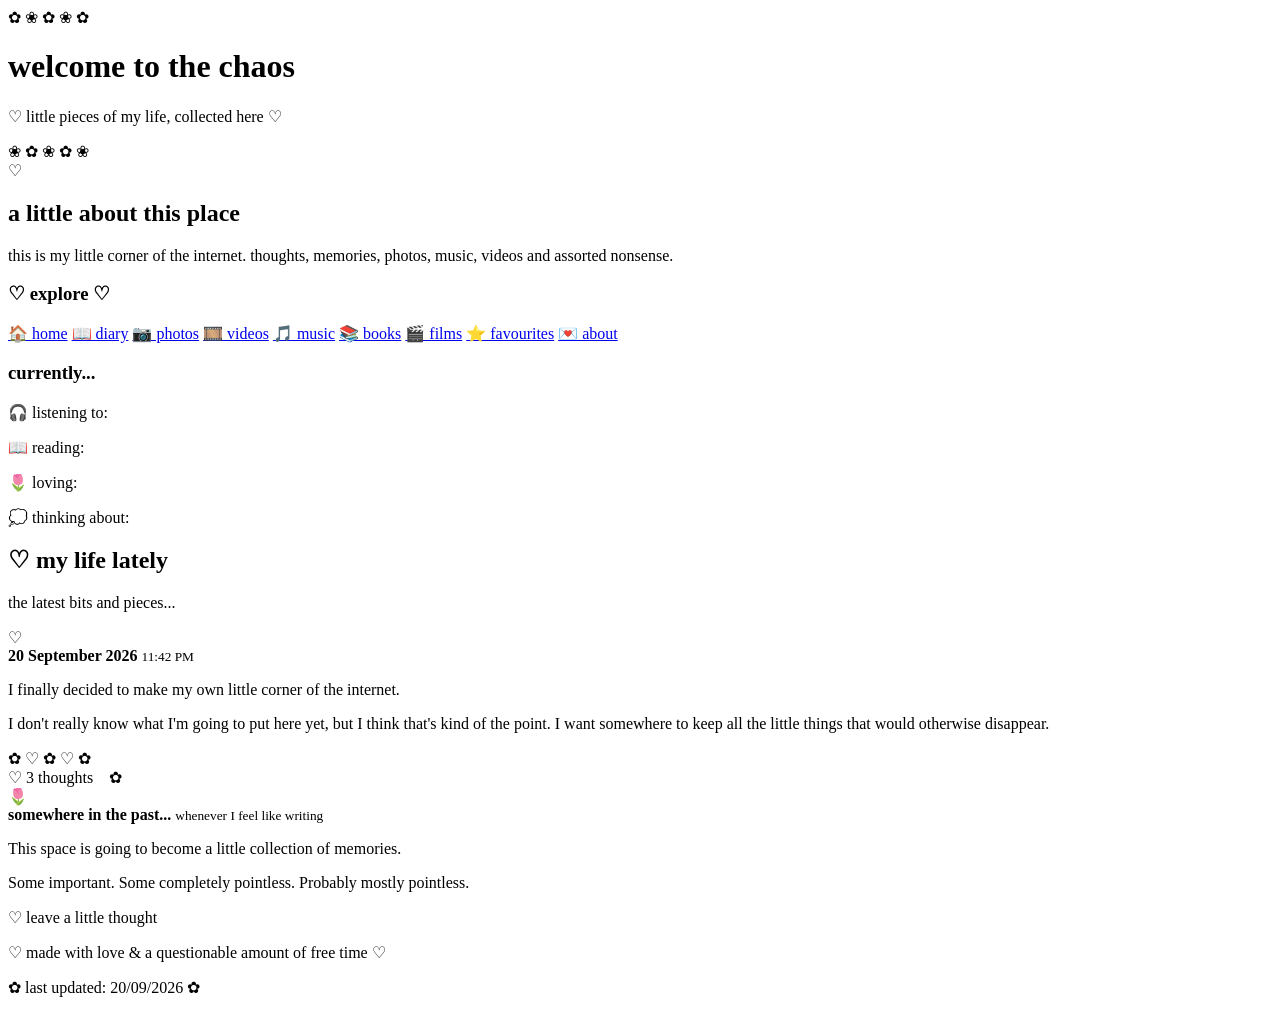
==== index.html @ 81e6ca74 "Update index.html" ====
<!DOCTYPE html>
<html lang="en">

<head>
    <meta charset="UTF-8">
    <meta name="viewport" content="width=device-width, initial-scale=1.0">

    <title>welcome to the chaos ♡</title>

    <link rel="stylesheet" href="style.css">
</head>

<body>

    <div class="page">

        <!-- HEADER -->

        <header class="header">

            <div class="flowers">✿ ❀ ✿ ❀ ✿</div>

            <h1>welcome to the chaos</h1>

            <p>♡ little pieces of my life, collected here ♡</p>

            <div class="flowers">❀ ✿ ❀ ✿ ❀</div>

        </header>


        <!-- MAIN LAYOUT -->

        <div class="layout">


            <!-- PROFILE / SIDEBAR -->

            <aside class="sidebar">

                <div class="profile-card">

                    <div class="profile-picture">
                        ♡
                    </div>

                    <h2>a little about this place</h2>

                    <p>
                        this is my little corner of the internet.
                        thoughts, memories, photos, music,
                        videos and assorted nonsense.
                    </p>

                </div>


                <div class="navigation">

                    <h3>♡ explore ♡</h3>

                    <a href="index.html">🏠 home</a>
                    <a href="diary.html">📖 diary</a>
                    <a href="photos.html">📷 photos</a>
                    <a href="videos.html">🎞️ videos</a>
                    <a href="music.html">🎵 music</a>
                    <a href="books.html">📚 books</a>
                    <a href="films.html">🎬 films</a>
                    <a href="favourites.html">⭐ favourites</a>
                    <a href="about.html">💌 about</a>

                </div>


                <div class="currently">

                    <h3>currently...</h3>

                    <p>🎧 listening to:</p>
                    <p>📖 reading:</p>
                    <p>🌷 loving:</p>
                    <p>💭 thinking about:</p>

                </div>

            </aside>


            <!-- POSTS -->

            <main class="feed">

                <div class="feed-title">

                    <h2>♡ my life lately</h2>

                    <p>the latest bits and pieces...</p>

                </div>


                <!-- POST -->

                <article class="post">

                    <div class="post-header">

                        <span>♡</span>

                        <div>
                            <strong>20 September 2026</strong>
                            <small>11:42 PM</small>
                        </div>

                    </div>


                    <p>
                        I finally decided to make my own little
                        corner of the internet.
                    </p>

                    <p>
                        I don't really know what I'm going to put
                        here yet, but I think that's kind of the
                        point. I want somewhere to keep all the
                        little things that would otherwise disappear.
                    </p>


                    <div class="post-decoration">
                        ✿ ♡ ✿ ♡ ✿
                    </div>


                    <div class="post-footer">
                        ♡ 3 thoughts &nbsp;&nbsp; ✿
                    </div>

                </article>


                <!-- SECOND POST -->

                <article class="post">

                    <div class="post-header">

                        <span>🌷</span>

                        <div>
                            <strong>somewhere in the past...</strong>
                            <small>whenever I feel like writing</small>
                        </div>

                    </div>


                    <p>
                        This space is going to become a little
                        collection of memories.
                    </p>

                    <p>
                        Some important. Some completely pointless.
                        Probably mostly pointless.
                    </p>


                    <div class="post-footer">
                        ♡ leave a little thought
                    </div>

                </article>


            </main>

        </div>


        <!-- FOOTER -->

        <footer>

            <p>♡ made with love & a questionable amount of free time ♡</p>

            <p>✿ last updated: 20/09/2026 ✿</p>

        </footer>

    </div>

</body>

</html>
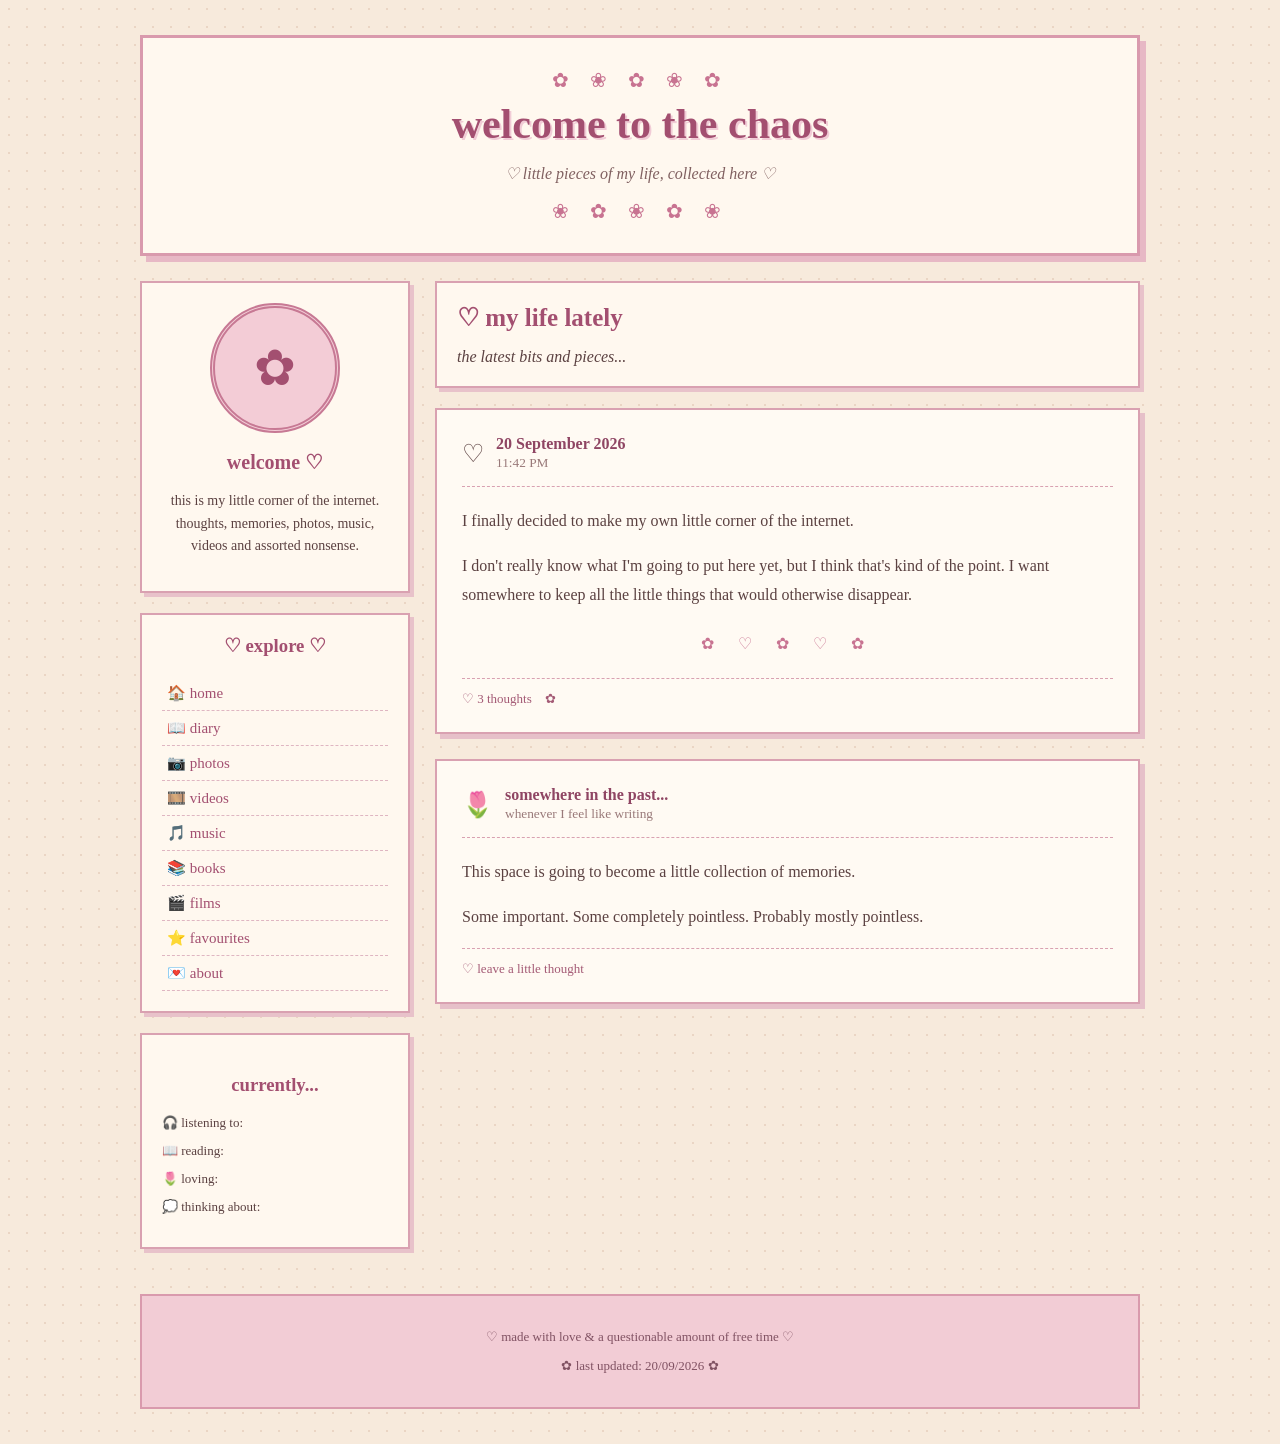
==== commit 24823e19: "Update index.html" ====
--- a/index.html
+++ b/index.html
@@ -40,11 +40,11 @@
 
                 <div class="profile-card">
 
-                    <div class="profile-picture">
-                        ♡
-                    </div>
+               <div class="profile-picture">
+    ✿
+</div>
 
-                    <h2>a little about this place</h2>
+<h2>welcome ♡</h2>
 
                     <p>
                         this is my little corner of the internet.
--- a/style.css
+++ b/style.css
@@ -0,0 +1,333 @@
+/* =========================
+   GENERAL
+   ========================= */
+
+* {
+    box-sizing: border-box;
+}
+
+body {
+    margin: 0;
+    background: #f7eadc;
+    color: #5b4141;
+    font-family: Georgia, "Times New Roman", serif;
+
+    /* Makes the page feel like old paper */
+    background-image:
+        radial-gradient(#ead5c4 1px, transparent 1px);
+    background-size: 18px 18px;
+}
+
+a {
+    color: #a34f70;
+    text-decoration: none;
+}
+
+a:hover {
+    color: #d36c92;
+    text-decoration: underline;
+}
+
+
+/* =========================
+   MAIN PAGE
+   ========================= */
+
+.page {
+    width: 1000px;
+    max-width: 94%;
+    margin: 35px auto;
+}
+
+
+/* =========================
+   HEADER
+   ========================= */
+
+.header {
+    background: #fff8ef;
+    border: 3px solid #d99aad;
+    padding: 30px;
+    text-align: center;
+
+    box-shadow:
+        6px 6px 0 #e7b8c5;
+
+    position: relative;
+}
+
+.header h1 {
+    margin: 8px 0;
+
+    color: #a34f70;
+
+    font-family: Georgia, serif;
+    font-size: 42px;
+
+    text-shadow: 2px 2px #f1ccd6;
+}
+
+.header p {
+    font-style: italic;
+    color: #806060;
+}
+
+.flowers {
+    color: #c87391;
+    font-size: 20px;
+    letter-spacing: 8px;
+}
+
+
+/* =========================
+   TWO COLUMN LAYOUT
+   ========================= */
+
+.layout {
+    display: grid;
+    grid-template-columns: 270px 1fr;
+    gap: 25px;
+
+    margin-top: 25px;
+}
+
+
+/* =========================
+   SIDEBAR
+   ========================= */
+
+.sidebar > div {
+    background: #fff8ef;
+
+    border: 2px solid #d9a1b1;
+
+    padding: 20px;
+
+    margin-bottom: 20px;
+
+    box-shadow: 4px 4px 0 #e8c2ca;
+}
+
+
+/* =========================
+   PROFILE
+   ========================= */
+
+.profile-card {
+    text-align: center;
+}
+
+.profile-picture {
+    width: 130px;
+    height: 130px;
+
+    margin: 0 auto 15px;
+
+    display: flex;
+    align-items: center;
+    justify-content: center;
+
+    border-radius: 50%;
+
+    background: #f3ccd6;
+
+    border: 5px double #c77994;
+
+    color: #a34f70;
+
+    font-size: 50px;
+}
+
+.profile-card h2 {
+    color: #a34f70;
+    font-size: 20px;
+}
+
+.profile-card p {
+    font-size: 14px;
+    line-height: 1.6;
+}
+
+
+/* =========================
+   NAVIGATION
+   ========================= */
+
+.navigation h3 {
+    text-align: center;
+
+    color: #a34f70;
+
+    margin-top: 0;
+}
+
+.navigation a {
+    display: block;
+
+    padding: 8px 5px;
+
+    border-bottom: 1px dashed #dfb6c2;
+
+    font-size: 15px;
+}
+
+.navigation a:hover {
+    background: #fde6ed;
+}
+
+
+/* =========================
+   CURRENTLY
+   ========================= */
+
+.currently h3 {
+    color: #a34f70;
+    text-align: center;
+}
+
+.currently p {
+    font-size: 13px;
+    margin: 12px 0;
+}
+
+
+/* =========================
+   FEED
+   ========================= */
+
+.feed-title {
+    background: #fff8ef;
+
+    border: 2px solid #d9a1b1;
+
+    padding: 20px;
+
+    margin-bottom: 20px;
+
+    box-shadow: 4px 4px 0 #e8c2ca;
+}
+
+.feed-title h2 {
+    margin: 0;
+
+    color: #a34f70;
+
+    font-size: 25px;
+}
+
+.feed-title p {
+    margin-bottom: 0;
+
+    font-style: italic;
+}
+
+
+/* =========================
+   POSTS
+   ========================= */
+
+.post {
+    background: #fffaf3;
+
+    border: 2px solid #d9a1b1;
+
+    padding: 25px;
+
+    margin-bottom: 25px;
+
+    box-shadow: 5px 5px 0 #e6c0c9;
+}
+
+.post-header {
+    display: flex;
+    align-items: center;
+
+    gap: 12px;
+
+    border-bottom: 1px dashed #d9a1b1;
+
+    padding-bottom: 15px;
+
+    margin-bottom: 20px;
+}
+
+.post-header > span {
+    font-size: 25px;
+}
+
+.post-header strong {
+    display: block;
+
+    color: #8f4563;
+}
+
+.post-header small {
+    color: #997979;
+}
+
+.post p {
+    line-height: 1.8;
+    font-size: 16px;
+}
+
+.post-decoration {
+    text-align: center;
+
+    color: #c87391;
+
+    margin: 25px 0;
+
+    letter-spacing: 10px;
+}
+
+.post-footer {
+    border-top: 1px dashed #d9a1b1;
+
+    padding-top: 12px;
+
+    color: #a45a75;
+
+    font-size: 13px;
+}
+
+
+/* =========================
+   FOOTER
+   ========================= */
+
+footer {
+    margin-top: 25px;
+
+    background: #f2ccd5;
+
+    border: 2px solid #d99aad;
+
+    padding: 20px;
+
+    text-align: center;
+
+    color: #815263;
+
+    font-size: 13px;
+}
+
+
+/* =========================
+   MOBILE
+   ========================= */
+
+@media (max-width: 700px) {
+
+    .layout {
+        grid-template-columns: 1fr;
+    }
+
+    .page {
+        max-width: 95%;
+    }
+
+    .header h1 {
+        font-size: 30px;
+    }
+
+}
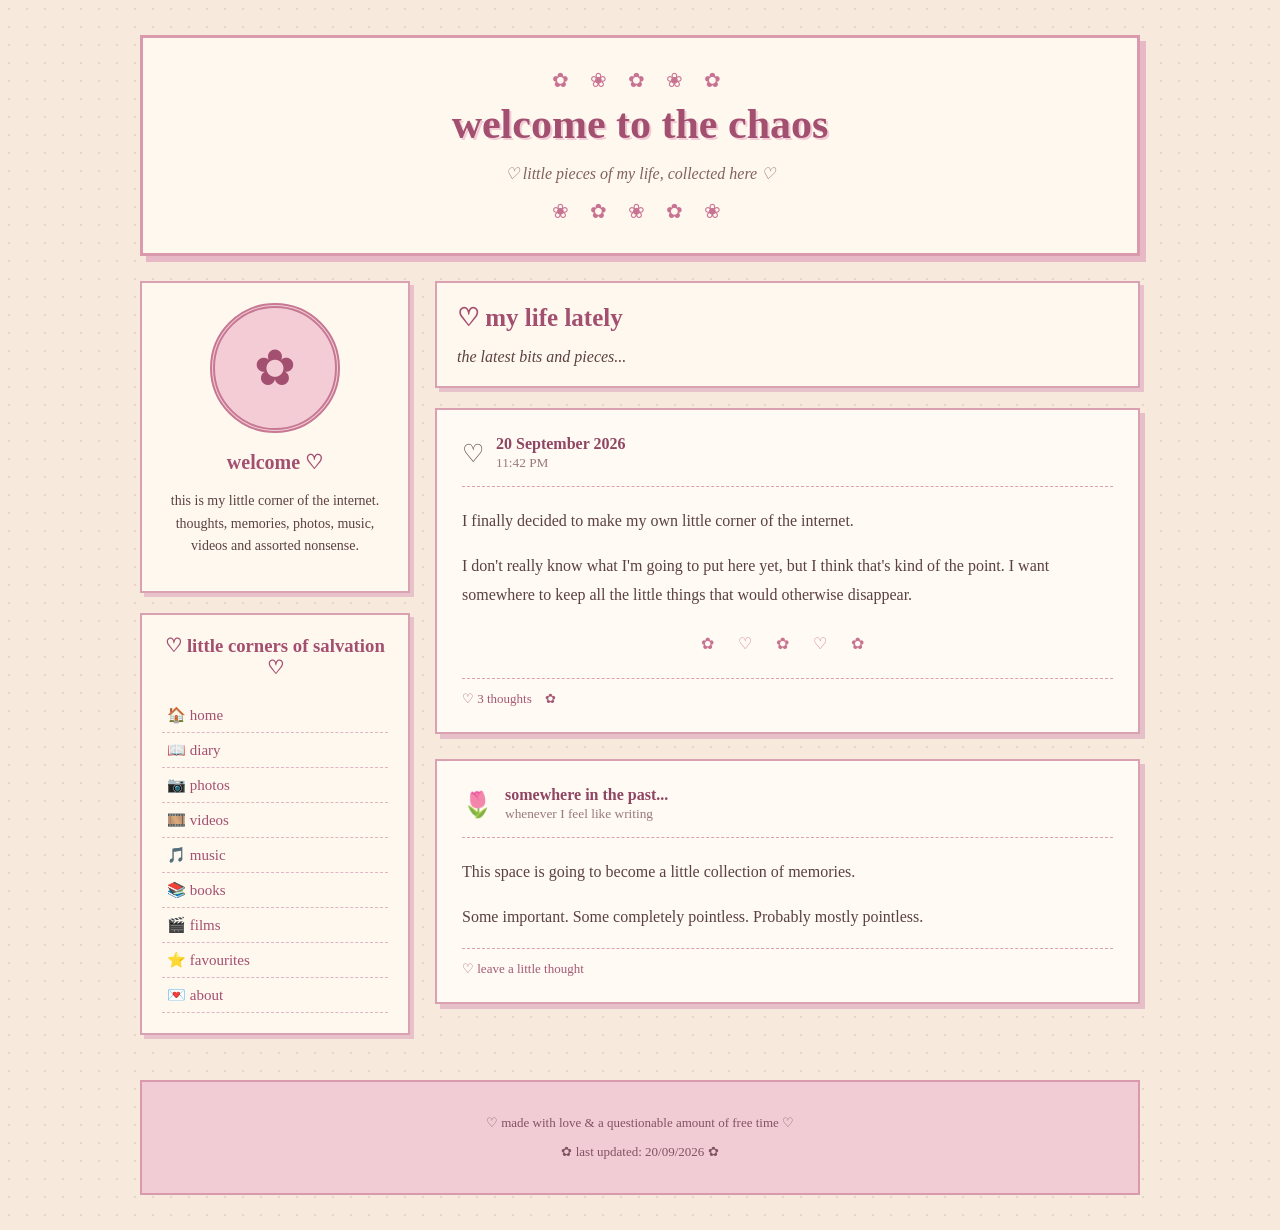
==== commit 47261ad1: "Update index.html" ====
--- a/index.html
+++ b/index.html
@@ -57,7 +57,7 @@
 
                 <div class="navigation">
 
-                    <h3>♡ explore ♡</h3>
+                    <h3>♡ little corners of salvation ♡</h3>
 
                     <a href="index.html">🏠 home</a>
                     <a href="diary.html">📖 diary</a>
@@ -72,16 +72,6 @@
                 </div>
 
 
-                <div class="currently">
-
-                    <h3>currently...</h3>
-
-                    <p>🎧 listening to:</p>
-                    <p>📖 reading:</p>
-                    <p>🌷 loving:</p>
-                    <p>💭 thinking about:</p>
-
-                </div>
 
             </aside>
 
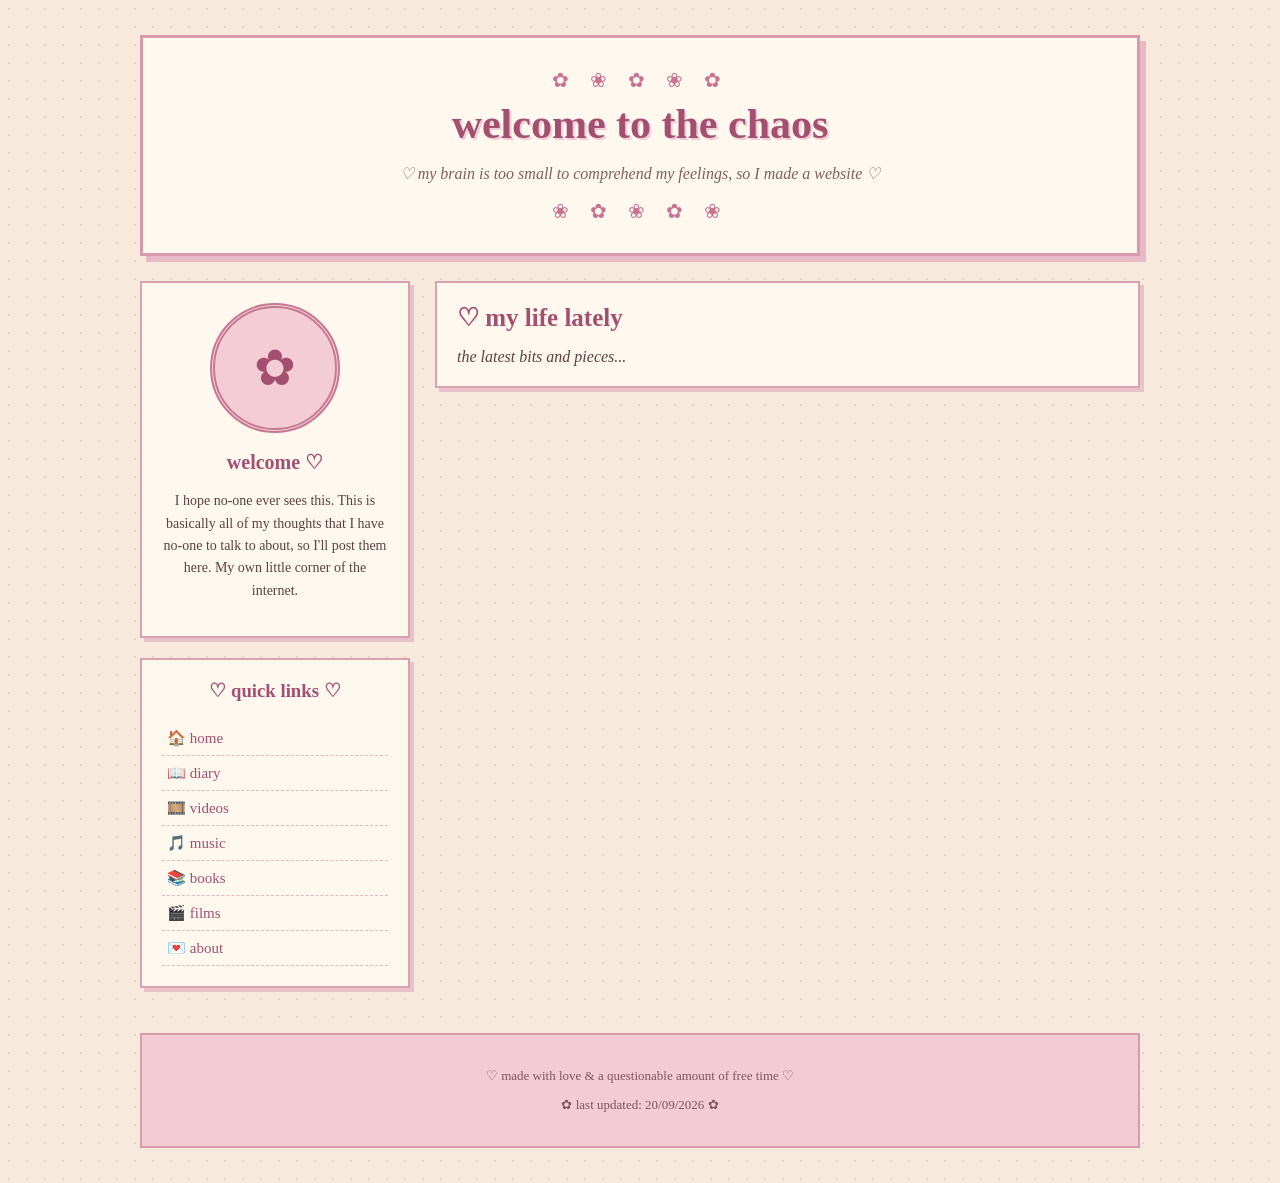
==== commit 1d27a1bf: "Update index.html" ====
--- a/index.html
+++ b/index.html
@@ -22,7 +22,8 @@
 
             <h1>welcome to the chaos</h1>
 
-            <p>♡ little pieces of my life, collected here ♡</p>
+            <p>♡ my brain is too small to comprehend my feelings, 
+                so I made a website ♡</p>
 
             <div class="flowers">❀ ✿ ❀ ✿ ❀</div>
 
@@ -47,9 +48,11 @@
 <h2>welcome ♡</h2>
 
                     <p>
-                        this is my little corner of the internet.
-                        thoughts, memories, photos, music,
-                        videos and assorted nonsense.
+                        I hope no-one ever sees this. This is 
+                        basically all of my thoughts that I have
+                        no-one to talk to about, so I'll post them
+                        here. My own little corner of the internet.
+        
                     </p>
 
                 </div>
@@ -57,16 +60,14 @@
 
                 <div class="navigation">
 
-                    <h3>♡ little corners of salvation ♡</h3>
+                    <h3>♡ quick links ♡</h3>
 
                     <a href="index.html">🏠 home</a>
                     <a href="diary.html">📖 diary</a>
-                    <a href="photos.html">📷 photos</a>
                     <a href="videos.html">🎞️ videos</a>
                     <a href="music.html">🎵 music</a>
                     <a href="books.html">📚 books</a>
                     <a href="films.html">🎬 films</a>
-                    <a href="favourites.html">⭐ favourites</a>
                     <a href="about.html">💌 about</a>
 
                 </div>
@@ -89,81 +90,12 @@
                 </div>
 
 
-                <!-- POST -->
+                <!-- POSTS HERE -->
 
-                <article class="post">
-
-                    <div class="post-header">
-
-                        <span>♡</span>
-
-                        <div>
-                            <strong>20 September 2026</strong>
-                            <small>11:42 PM</small>
-                        </div>
-
-                    </div>
+               
 
 
-                    <p>
-                        I finally decided to make my own little
-                        corner of the internet.
-                    </p>
-
-                    <p>
-                        I don't really know what I'm going to put
-                        here yet, but I think that's kind of the
-                        point. I want somewhere to keep all the
-                        little things that would otherwise disappear.
-                    </p>
-
-
-                    <div class="post-decoration">
-                        ✿ ♡ ✿ ♡ ✿
-                    </div>
-
-
-                    <div class="post-footer">
-                        ♡ 3 thoughts &nbsp;&nbsp; ✿
-                    </div>
-
-                </article>
-
-
-                <!-- SECOND POST -->
-
-                <article class="post">
-
-                    <div class="post-header">
-
-                        <span>🌷</span>
-
-                        <div>
-                            <strong>somewhere in the past...</strong>
-                            <small>whenever I feel like writing</small>
-                        </div>
-
-                    </div>
-
-
-                    <p>
-                        This space is going to become a little
-                        collection of memories.
-                    </p>
-
-                    <p>
-                        Some important. Some completely pointless.
-                        Probably mostly pointless.
-                    </p>
-
-
-                    <div class="post-footer">
-                        ♡ leave a little thought
-                    </div>
-
-                </article>
-
-
+              
             </main>
 
         </div>
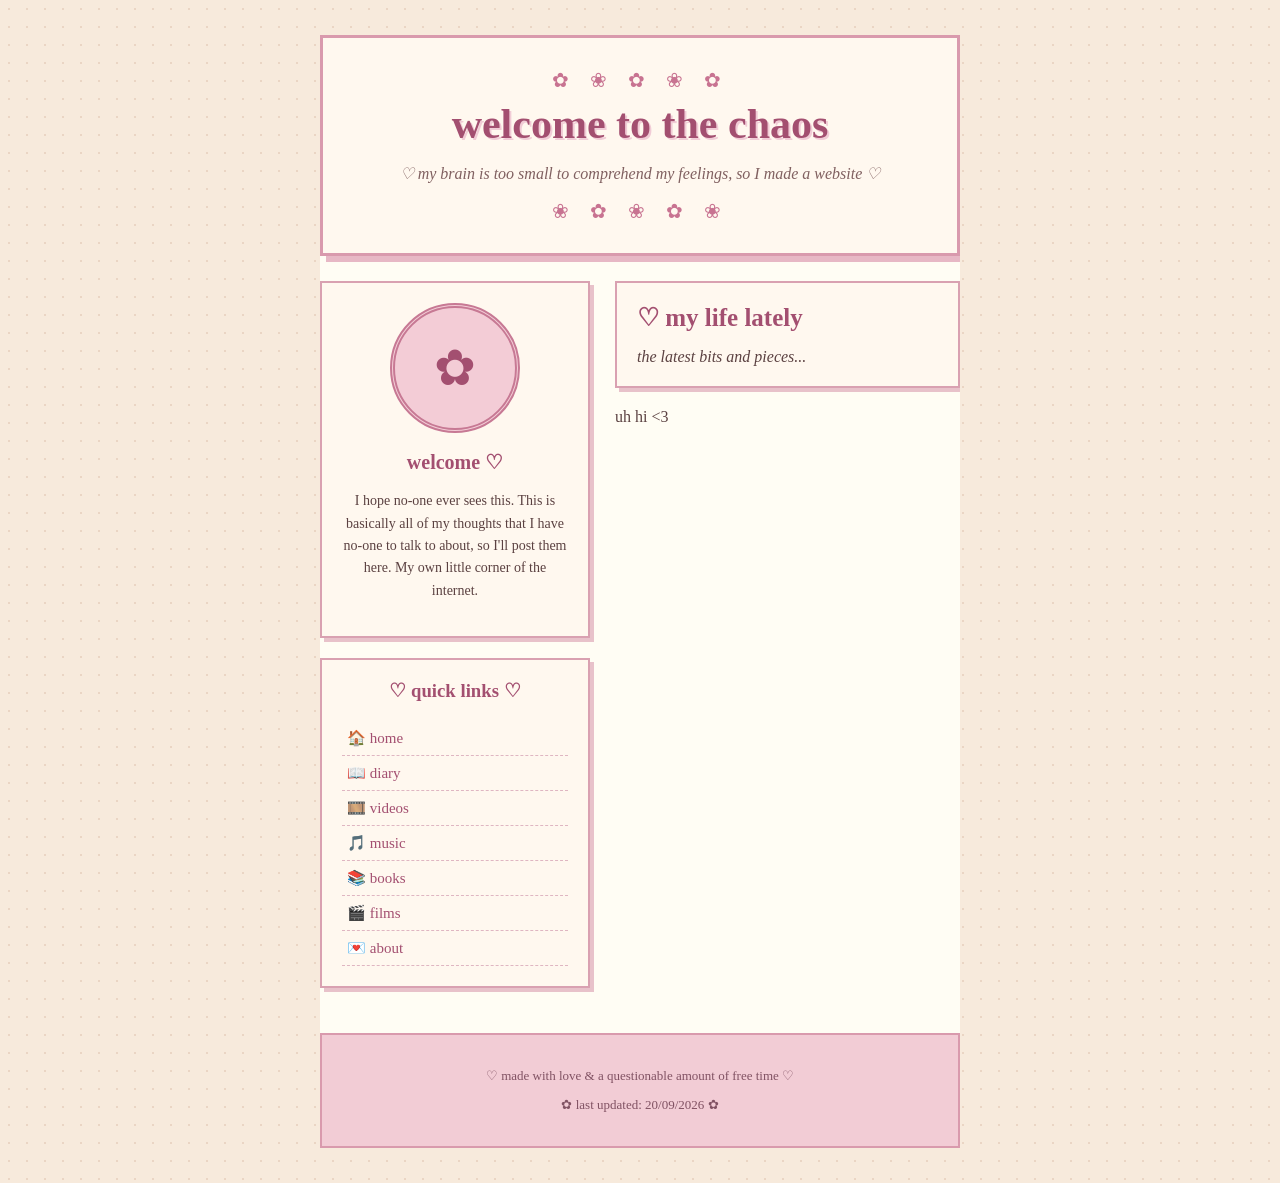
==== commit e0697e64: "Update index.html" ====
--- a/index.html
+++ b/index.html
@@ -90,7 +90,7 @@
                 </div>
 
 
-                <!-- POSTS HERE -->
+                uh hi <3
 
                
 
--- a/style.css
+++ b/style.css
@@ -329,5 +329,606 @@
     .header h1 {
         font-size: 30px;
     }
-
-}
+    }
+
+/* =========================
+   DIARY JOURNAL
+   ========================= */
+
+.diary-page {
+    width: 1100px;
+    max-width: 94%;
+    margin: 35px auto;
+    text-align: center;
+}
+
+.diary-heading {
+    margin-bottom: 25px;
+}
+
+.diary-heading h1 {
+    margin: 8px 0;
+
+    color: #a34f70;
+
+    font-family: Georgia, serif;
+    font-size: 42px;
+
+    text-shadow: 2px 2px #f1ccd6;
+}
+
+.diary-heading p {
+    color: #806060;
+    font-style: italic;
+}
+
+.diary-heading a {
+    color: #a34f70;
+}
+
+
+/* =========================
+   JOURNAL
+   ========================= */
+
+.journal {
+    width: 900px;
+    max-width: 100%;
+    margin: 0 auto;
+
+    perspective: 2500px;
+}
+
+.book-cover {
+    position: relative;
+
+    padding: 18px;
+
+    background: #c78391;
+
+    border-radius: 7px;
+
+    box-shadow:
+        0 12px 25px rgba(80, 45, 45, 0.25),
+        7px 8px 0 #e2b5be;
+}
+
+
+/* =========================
+   OPEN BOOK
+   ========================= */
+
+.book {
+    position: relative;
+
+    width: 100%;
+    height: 570px;
+
+    display: flex;
+
+    transform-style: preserve-3d;
+}
+
+
+/* =========================
+   PAGES
+   ========================= */
+
+.page {
+    position: relative;
+
+    width: 50%;
+    height: 100%;
+
+    overflow: hidden;
+
+    background: #fffdf4;
+}
+
+.paper {
+    position: absolute;
+
+    inset: 0;
+
+    background-color: #fffdf4;
+
+    background-image:
+        repeating-linear-gradient(
+            to bottom,
+            transparent 0px,
+            transparent 31px,
+            #cbd9e2 32px,
+            transparent 33px
+        );
+
+    box-shadow:
+        inset 0 0 25px rgba(110, 70, 60, 0.07);
+}
+
+
+/* Left page */
+
+.left-page {
+    border-radius: 5px 0 0 5px;
+
+    box-shadow:
+        inset -12px 0 20px rgba(90, 55, 50, 0.12);
+}
+
+
+/* Right page */
+
+.right-page {
+    border-radius: 0 5px 5px 0;
+
+    box-shadow:
+        inset 12px 0 20px rgba(90, 55, 50, 0.12);
+}
+
+
+/* =========================
+   PINK NOTEBOOK MARGIN
+   ========================= */
+
+.left-page .paper::before,
+.right-page .paper::before,
+.turning-page .paper::before {
+
+    content: "";
+
+    position: absolute;
+
+    top: 0;
+    bottom: 0;
+
+    width: 2px;
+
+    background: #e5a9b8;
+}
+
+.left-page .paper::before {
+    left: 55px;
+}
+
+.right-page .paper::before,
+.turning-page .paper::before {
+    left: 55px;
+}
+
+
+/* =========================
+   BOOK SPINE
+   ========================= */
+
+.book::after {
+
+    content: "";
+
+    position: absolute;
+
+    z-index: 20;
+
+    top: 0;
+    bottom: 0;
+
+    left: 50%;
+
+    width: 5px;
+
+    transform: translateX(-50%);
+
+    background:
+        linear-gradient(
+            to right,
+            #c29a91,
+            #f0d2c9,
+            #c29a91
+        );
+
+    box-shadow:
+        0 0 8px rgba(80, 40, 40, 0.25);
+
+    pointer-events: none;
+}
+
+
+/* =========================
+   PAGE NUMBERS
+   ========================= */
+
+.page-number {
+
+    position: absolute;
+
+    bottom: 20px;
+
+    color: #b78787;
+
+    font-family: Georgia, serif;
+
+    font-size: 13px;
+}
+
+.left-page .page-number {
+    left: 35px;
+}
+
+.right-page .page-number {
+    right: 35px;
+}
+
+.turning-page .page-number {
+    right: 35px;
+}
+
+
+/* =========================
+   TURNING PAGE
+   ========================= */
+
+.turning-page {
+
+    position: absolute;
+
+    z-index: 10;
+
+    top: 0;
+    right: 0;
+
+    width: 50%;
+    height: 100%;
+
+    transform-origin: left center;
+
+    transform-style: preserve-3d;
+
+    transition:
+        transform 1.2s cubic-bezier(0.4, 0, 0.2, 1);
+
+    cursor: pointer;
+}
+
+.turning-page .paper {
+
+    backface-visibility: hidden;
+
+    border-radius: 0 5px 5px 0;
+}
+
+.turning-page .front {
+
+    z-index: 2;
+
+    transform: rotateY(0deg);
+
+    box-shadow:
+        inset 12px 0 20px rgba(90, 55, 50, 0.12);
+}
+
+.turning-page .back {
+
+    transform: rotateY(180deg);
+
+    box-shadow:
+        inset -12px 0 20px rgba(90, 55, 50, 0.12);
+}
+
+.turning-page.flipped {
+
+    transform: rotateY(-180deg);
+}
+
+
+/* =========================
+   CLICK HINT
+   ========================= */
+
+.turn-hint {
+
+    margin-top: 22px;
+
+    color: #966576;
+
+    font-family: Georgia, serif;
+
+    font-size: 14px;
+
+    font-style: italic;
+}
+
+
+/* =========================
+   MOBILE
+   ========================= */
+
+@media (max-width: 700px) {
+
+    .journal {
+        width: 100%;
+    }
+
+    .book {
+        height: 480px;
+    }
+
+    .book-cover {
+        padding: 10px;
+    }
+
+    .diary-heading h1 {
+        font-size: 32px;
+    }
+
+    .left-page .paper::before,
+    .right-page .paper::before,
+    .turning-page .paper::before {
+        left: 30px;
+    }
+
+}
+
+   
+/* =========================
+   DIARY BOOK COVER
+   ========================= */
+
+.book-cover {
+    position: relative;
+
+    width: 920px;
+    max-width: 100%;
+
+    margin: 0 auto;
+
+    padding: 22px;
+
+    background: #b9687d;
+
+    border: 3px solid #934d63;
+
+    border-radius: 12px;
+
+    box-shadow:
+        8px 10px 0 #d9a9b4,
+        0 18px 35px rgba(70, 35, 40, 0.25);
+}
+
+
+/* Little decorative inner border */
+
+.book-cover::before {
+
+    content: "";
+
+    position: absolute;
+
+    inset: 9px;
+
+    border: 1px solid #e8b8c4;
+
+    border-radius: 7px;
+
+    pointer-events: none;
+}
+
+
+/* =========================
+   BOOK
+   ========================= */
+
+.book {
+
+    position: relative;
+
+    width: 100%;
+
+    height: 570px;
+
+    display: flex;
+
+    background: #ead3c7;
+
+    border-radius: 6px;
+
+    overflow: hidden;
+
+    box-shadow:
+        inset 0 0 25px rgba(80, 40, 40, 0.15);
+
+}
+
+
+/* =========================
+   CENTRE SPINE
+   ========================= */
+
+.book::after {
+
+    content: "";
+
+    position: absolute;
+
+    z-index: 50;
+
+    left: 50%;
+
+    top: 0;
+
+    width: 8px;
+
+    height: 100%;
+
+    transform: translateX(-50%);
+
+    background: linear-gradient(
+        to right,
+        #b89187,
+        #f1d8ce,
+        #b89187
+    );
+
+    box-shadow:
+        0 0 10px rgba(70, 40, 40, 0.3);
+
+    pointer-events: none;
+
+}
+
+
+/* =========================
+   PAPER
+   ========================= */
+
+.book .paper {
+
+    background-color: #fffdf4;
+
+    background-image:
+        repeating-linear-gradient(
+            to bottom,
+            transparent 0px,
+            transparent 31px,
+            #c9d8e2 32px,
+            transparent 33px
+        );
+
+}
+
+
+/* =========================
+   PAGE SHADOWS
+   ========================= */
+
+.left-page {
+
+    box-shadow:
+        inset -18px 0 25px rgba(90, 55, 50, 0.12);
+
+}
+
+
+.right-page {
+
+    box-shadow:
+        inset 18px 0 25px rgba(90, 55, 50, 0.12);
+
+}
+
+
+/* =========================
+   PAPER CORNERS
+   ========================= */
+
+.left-page .paper {
+
+    border-radius: 5px 0 0 5px;
+
+}
+
+
+.right-page .paper {
+
+    border-radius: 0 5px 5px 0;
+
+}
+
+/* =========================
+   DIARY STICKERS
+   ========================= */
+
+.sticker {
+    position: absolute;
+    z-index: 10;
+
+    font-size: 38px;
+
+    padding: 5px;
+
+    background: #fffaf3;
+
+    border: 2px solid #f0d4d8;
+
+    border-radius: 8px;
+
+    box-shadow:
+        2px 3px 5px rgba(80, 40, 50, 0.18);
+
+    line-height: 1;
+
+    transform: rotate(-8deg);
+}
+
+
+.sticker-left {
+    top: 18px;
+    left: 18px;
+}
+
+.sticker-right {
+    right: 18px;
+    bottom: 18px;
+
+    transform: rotate(8deg);
+}
+
+/* =========================
+   DIARY HANDWRITING
+   ========================= */
+
+.diary-entry {
+    position: absolute;
+
+    top: 38px;
+    left: 75px;
+    right: 30px;
+
+    text-align: left;
+
+    color: #654b55;
+
+    font-family: "Comic Sans MS", "Segoe Print", cursive;
+
+    font-size: 17px;
+
+    line-height: 32px;
+}
+
+.diary-entry .entry-date {
+    font-size: 13px;
+    color: #a56b80;
+
+    line-height: 32px;
+}
+
+.diary-entry h2 {
+    margin: 0;
+
+    color: #a34f70;
+
+    font-family: "Comic Sans MS", "Segoe Print", cursive;
+
+    font-size: 21px;
+
+    font-weight: normal;
+
+    line-height: 32px;
+}
+
+.diary-entry p {
+    margin: 0;
+
+    font-size: 17px;
+
+    line-height: 32px;
+
+    white-space: pre-line;
+}
+
+.diary-entry .entry-signature {
+    margin-top: 10px;
+
+    color: #a34f70;
+
+    font-size: 17px;
+}
+
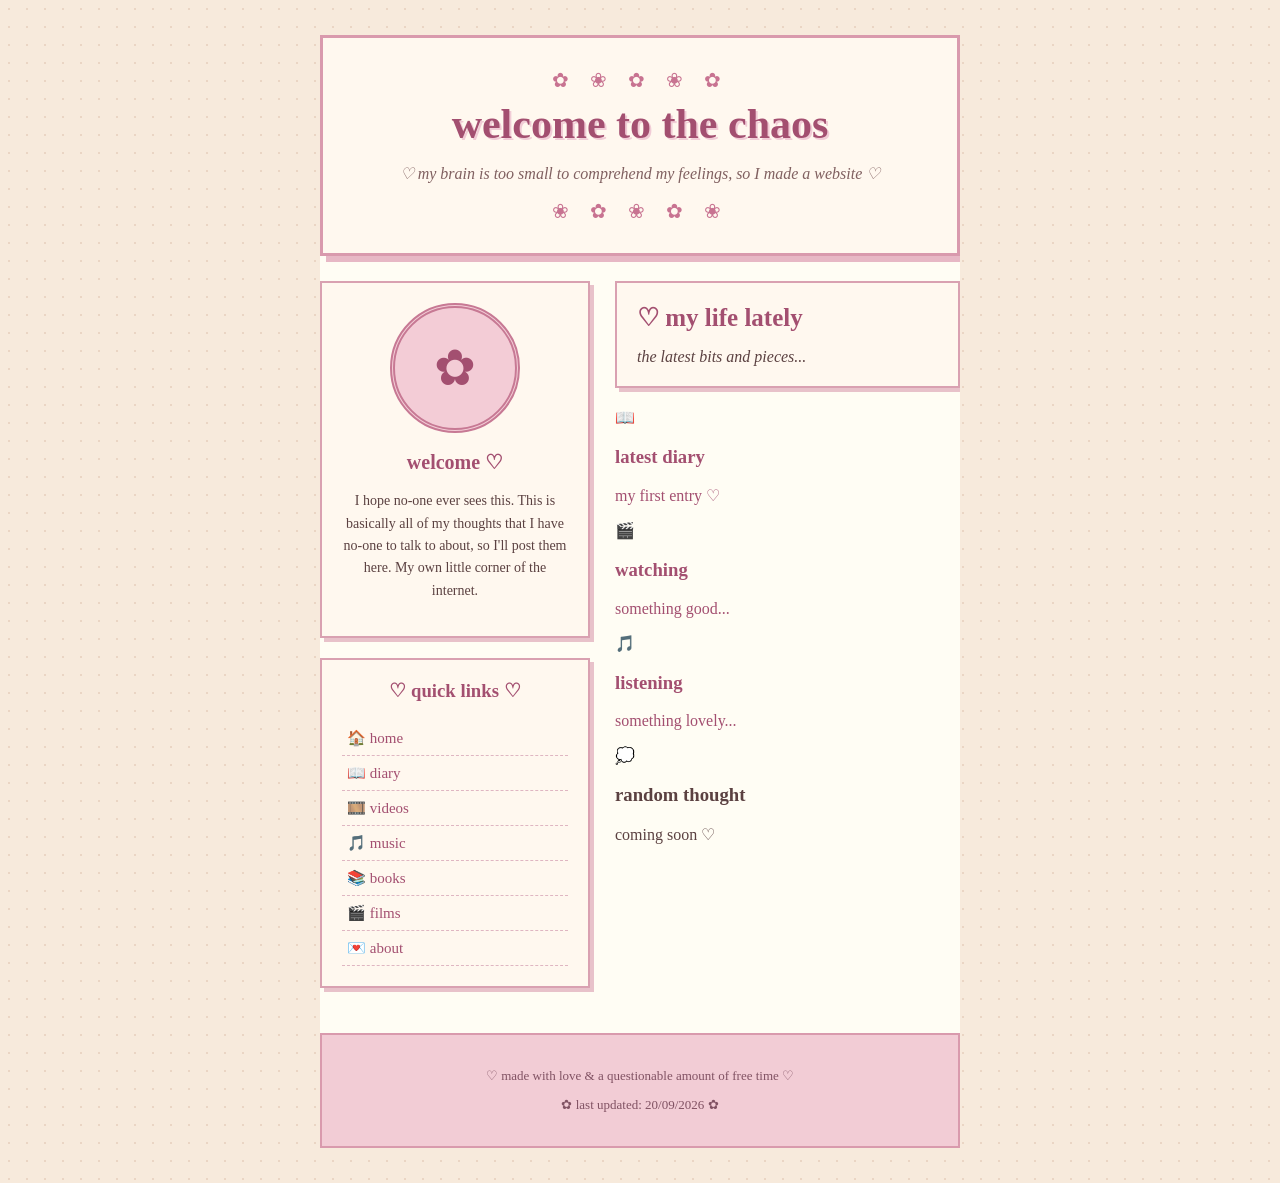
==== commit 5b1cd59f: "Update index.html" ====
--- a/index.html
+++ b/index.html
@@ -88,14 +88,42 @@
                     <p>the latest bits and pieces...</p>
 
                 </div>
+<div class="life-lately">
 
+    <a href="diary.html" class="life-card">
+        <span class="life-icon">📖</span>
+        <div>
+            <h3>latest diary</h3>
+            <p>my first entry ♡</p>
+        </div>
+    </a>
 
-                uh hi <3
+    <a href="films.html" class="life-card">
+        <span class="life-icon">🎬</span>
+        <div>
+            <h3>watching</h3>
+            <p>something good...</p>
+        </div>
+    </a>
 
-               
+    <a href="music.html" class="life-card">
+        <span class="life-icon">🎵</span>
+        <div>
+            <h3>listening</h3>
+            <p>something lovely...</p>
+        </div>
+    </a>
 
+    <div class="life-card">
+        <span class="life-icon">💭</span>
+        <div>
+            <h3>random thought</h3>
+            <p>coming soon ♡</p>
+        </div>
+    </div>
 
-              
+</div>
+
             </main>
 
         </div>
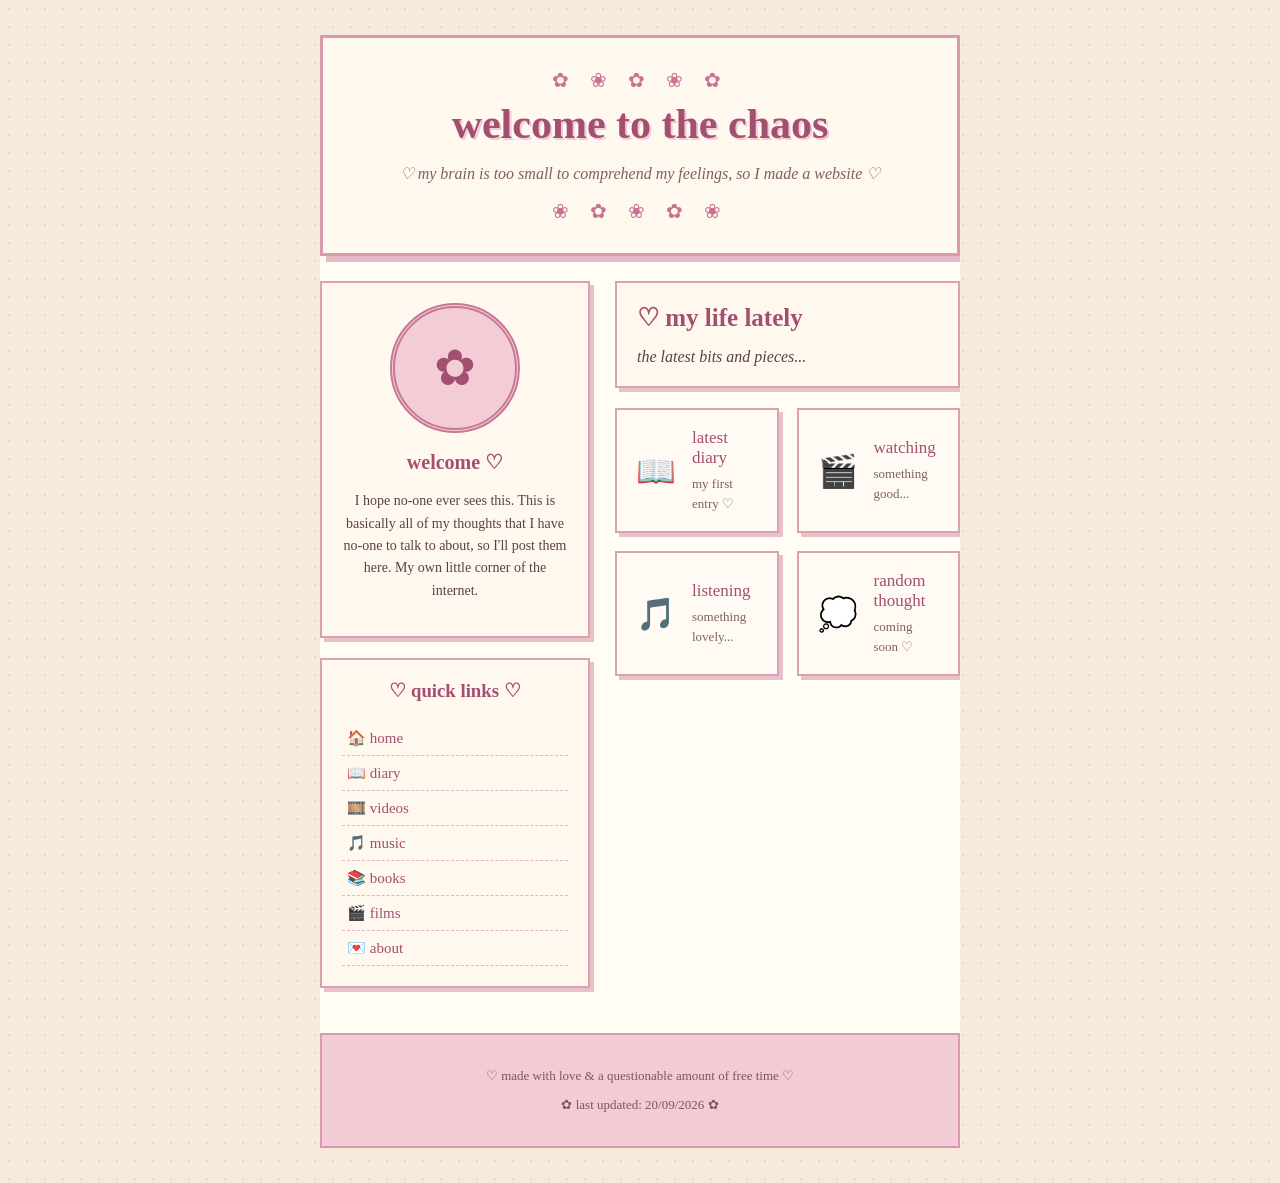
==== commit 15a7ec84: "Update index.html" ====
--- a/index.html
+++ b/index.html
@@ -22,8 +22,10 @@
 
             <h1>welcome to the chaos</h1>
 
-            <p>♡ my brain is too small to comprehend my feelings, 
-                so I made a website ♡</p>
+            <p>
+                ♡ my brain is too small to comprehend my feelings,
+                so I made a website ♡
+            </p>
 
             <div class="flowers">❀ ✿ ❀ ✿ ❀</div>
 
@@ -41,22 +43,23 @@
 
                 <div class="profile-card">
 
-               <div class="profile-picture">
-    ✿
-</div>
+                    <div class="profile-picture">
+                        ✿
+                    </div>
 
-<h2>welcome ♡</h2>
+                    <h2>welcome ♡</h2>
 
                     <p>
-                        I hope no-one ever sees this. This is 
+                        I hope no-one ever sees this. This is
                         basically all of my thoughts that I have
                         no-one to talk to about, so I'll post them
                         here. My own little corner of the internet.
-        
                     </p>
 
                 </div>
 
+
+                <!-- NAVIGATION -->
 
                 <div class="navigation">
 
@@ -72,12 +75,10 @@
 
                 </div>
 
-
-
             </aside>
 
 
-            <!-- POSTS -->
+            <!-- MAIN CONTENT -->
 
             <main class="feed">
 
@@ -88,41 +89,82 @@
                     <p>the latest bits and pieces...</p>
 
                 </div>
-<div class="life-lately">
 
-    <a href="diary.html" class="life-card">
-        <span class="life-icon">📖</span>
-        <div>
-            <h3>latest diary</h3>
-            <p>my first entry ♡</p>
-        </div>
-    </a>
 
-    <a href="films.html" class="life-card">
-        <span class="life-icon">🎬</span>
-        <div>
-            <h3>watching</h3>
-            <p>something good...</p>
-        </div>
-    </a>
+                <!-- LIFE LATELY BOXES -->
 
-    <a href="music.html" class="life-card">
-        <span class="life-icon">🎵</span>
-        <div>
-            <h3>listening</h3>
-            <p>something lovely...</p>
-        </div>
-    </a>
+                <div class="life-lately">
 
-    <div class="life-card">
-        <span class="life-icon">💭</span>
-        <div>
-            <h3>random thought</h3>
-            <p>coming soon ♡</p>
-        </div>
-    </div>
 
-</div>
+                    <!-- DIARY -->
+
+                    <a href="diary.html" class="life-card">
+
+                        <span class="life-icon">📖</span>
+
+                        <div>
+
+                            <h3>latest diary</h3>
+
+                            <p>my first entry ♡</p>
+
+                        </div>
+
+                    </a>
+
+
+                    <!-- FILMS -->
+
+                    <a href="films.html" class="life-card">
+
+                        <span class="life-icon">🎬</span>
+
+                        <div>
+
+                            <h3>watching</h3>
+
+                            <p>something good...</p>
+
+                        </div>
+
+                    </a>
+
+
+                    <!-- MUSIC -->
+
+                    <a href="music.html" class="life-card">
+
+                        <span class="life-icon">🎵</span>
+
+                        <div>
+
+                            <h3>listening</h3>
+
+                            <p>something lovely...</p>
+
+                        </div>
+
+                    </a>
+
+
+                    <!-- RANDOM THOUGHT -->
+
+                    <div class="life-card">
+
+                        <span class="life-icon">💭</span>
+
+                        <div>
+
+                            <h3>random thought</h3>
+
+                            <p>coming soon ♡</p>
+
+                        </div>
+
+                    </div>
+
+
+                </div>
 
             </main>
 
@@ -133,9 +175,13 @@
 
         <footer>
 
-            <p>♡ made with love & a questionable amount of free time ♡</p>
+            <p>
+                ♡ made with love & a questionable amount of free time ♡
+            </p>
 
-            <p>✿ last updated: 20/09/2026 ✿</p>
+            <p>
+                ✿ last updated: 20/09/2026 ✿
+            </p>
 
         </footer>
 
--- a/style.css
+++ b/style.css
@@ -12,7 +12,6 @@
     color: #5b4141;
     font-family: Georgia, "Times New Roman", serif;
 
-    /* Makes the page feel like old paper */
     background-image:
         radial-gradient(#ead5c4 1px, transparent 1px);
     background-size: 18px 18px;
@@ -34,7 +33,7 @@
    ========================= */
 
 .page {
-    width: 1000px;
+    width: 1100px;
     max-width: 94%;
     margin: 35px auto;
 }
@@ -329,7 +328,8 @@
     .header h1 {
         font-size: 30px;
     }
-    }
+}
+
 
 /* =========================
    DIARY JOURNAL
@@ -379,20 +379,6 @@
     perspective: 2500px;
 }
 
-.book-cover {
-    position: relative;
-
-    padding: 18px;
-
-    background: #c78391;
-
-    border-radius: 7px;
-
-    box-shadow:
-        0 12px 25px rgba(80, 45, 45, 0.25),
-        7px 8px 0 #e2b5be;
-}
-
 
 /* =========================
    OPEN BOOK
@@ -402,9 +388,18 @@
     position: relative;
 
     width: 100%;
-    height: 570px;
+    height: 620px;
 
     display: flex;
+
+    background: #ead3c7;
+
+    border-radius: 6px;
+
+    overflow: hidden;
+
+    box-shadow:
+        inset 0 0 25px rgba(80, 40, 40, 0.15);
 
     transform-style: preserve-3d;
 }
@@ -432,37 +427,32 @@
 
     background-color: #fffdf4;
 
-    background-image:
-        repeating-linear-gradient(
-            to bottom,
-            transparent 0px,
-            transparent 31px,
-            #cbd9e2 32px,
-            transparent 33px
-        );
-
     box-shadow:
         inset 0 0 25px rgba(110, 70, 60, 0.07);
 }
 
 
-/* Left page */
+/* =========================
+   LEFT PAGE
+   ========================= */
 
 .left-page {
     border-radius: 5px 0 0 5px;
 
     box-shadow:
-        inset -12px 0 20px rgba(90, 55, 50, 0.12);
-}
-
-
-/* Right page */
+        inset -18px 0 25px rgba(90, 55, 50, 0.12);
+}
+
+
+/* =========================
+   RIGHT PAGE
+   ========================= */
 
 .right-page {
     border-radius: 0 5px 5px 0;
 
     box-shadow:
-        inset 12px 0 20px rgba(90, 55, 50, 0.12);
+        inset 18px 0 25px rgba(90, 55, 50, 0.12);
 }
 
 
@@ -481,265 +471,16 @@
     top: 0;
     bottom: 0;
 
+    left: 55px;
+
     width: 2px;
 
     background: #e5a9b8;
 }
 
-.left-page .paper::before {
-    left: 55px;
-}
-
-.right-page .paper::before,
-.turning-page .paper::before {
-    left: 55px;
-}
-
 
 /* =========================
    BOOK SPINE
-   ========================= */
-
-.book::after {
-
-    content: "";
-
-    position: absolute;
-
-    z-index: 20;
-
-    top: 0;
-    bottom: 0;
-
-    left: 50%;
-
-    width: 5px;
-
-    transform: translateX(-50%);
-
-    background:
-        linear-gradient(
-            to right,
-            #c29a91,
-            #f0d2c9,
-            #c29a91
-        );
-
-    box-shadow:
-        0 0 8px rgba(80, 40, 40, 0.25);
-
-    pointer-events: none;
-}
-
-
-/* =========================
-   PAGE NUMBERS
-   ========================= */
-
-.page-number {
-
-    position: absolute;
-
-    bottom: 20px;
-
-    color: #b78787;
-
-    font-family: Georgia, serif;
-
-    font-size: 13px;
-}
-
-.left-page .page-number {
-    left: 35px;
-}
-
-.right-page .page-number {
-    right: 35px;
-}
-
-.turning-page .page-number {
-    right: 35px;
-}
-
-
-/* =========================
-   TURNING PAGE
-   ========================= */
-
-.turning-page {
-
-    position: absolute;
-
-    z-index: 10;
-
-    top: 0;
-    right: 0;
-
-    width: 50%;
-    height: 100%;
-
-    transform-origin: left center;
-
-    transform-style: preserve-3d;
-
-    transition:
-        transform 1.2s cubic-bezier(0.4, 0, 0.2, 1);
-
-    cursor: pointer;
-}
-
-.turning-page .paper {
-
-    backface-visibility: hidden;
-
-    border-radius: 0 5px 5px 0;
-}
-
-.turning-page .front {
-
-    z-index: 2;
-
-    transform: rotateY(0deg);
-
-    box-shadow:
-        inset 12px 0 20px rgba(90, 55, 50, 0.12);
-}
-
-.turning-page .back {
-
-    transform: rotateY(180deg);
-
-    box-shadow:
-        inset -12px 0 20px rgba(90, 55, 50, 0.12);
-}
-
-.turning-page.flipped {
-
-    transform: rotateY(-180deg);
-}
-
-
-/* =========================
-   CLICK HINT
-   ========================= */
-
-.turn-hint {
-
-    margin-top: 22px;
-
-    color: #966576;
-
-    font-family: Georgia, serif;
-
-    font-size: 14px;
-
-    font-style: italic;
-}
-
-
-/* =========================
-   MOBILE
-   ========================= */
-
-@media (max-width: 700px) {
-
-    .journal {
-        width: 100%;
-    }
-
-    .book {
-        height: 480px;
-    }
-
-    .book-cover {
-        padding: 10px;
-    }
-
-    .diary-heading h1 {
-        font-size: 32px;
-    }
-
-    .left-page .paper::before,
-    .right-page .paper::before,
-    .turning-page .paper::before {
-        left: 30px;
-    }
-
-}
-
-   
-/* =========================
-   DIARY BOOK COVER
-   ========================= */
-
-.book-cover {
-    position: relative;
-
-    width: 920px;
-    max-width: 100%;
-
-    margin: 0 auto;
-
-    padding: 22px;
-
-    background: #b9687d;
-
-    border: 3px solid #934d63;
-
-    border-radius: 12px;
-
-    box-shadow:
-        8px 10px 0 #d9a9b4,
-        0 18px 35px rgba(70, 35, 40, 0.25);
-}
-
-
-/* Little decorative inner border */
-
-.book-cover::before {
-
-    content: "";
-
-    position: absolute;
-
-    inset: 9px;
-
-    border: 1px solid #e8b8c4;
-
-    border-radius: 7px;
-
-    pointer-events: none;
-}
-
-
-/* =========================
-   BOOK
-   ========================= */
-
-.book {
-
-    position: relative;
-
-    width: 100%;
-
-    height: 570px;
-
-    display: flex;
-
-    background: #ead3c7;
-
-    border-radius: 6px;
-
-    overflow: hidden;
-
-    box-shadow:
-        inset 0 0 25px rgba(80, 40, 40, 0.15);
-
-}
-
-
-/* =========================
-   CENTRE SPINE
    ========================= */
 
 .book::after {
@@ -771,66 +512,113 @@
         0 0 10px rgba(70, 40, 40, 0.3);
 
     pointer-events: none;
-
-}
-
-
-/* =========================
-   PAPER
-   ========================= */
-
-.book .paper {
-
-    background-color: #fffdf4;
-
-    background-image:
-        repeating-linear-gradient(
-            to bottom,
-            transparent 0px,
-            transparent 31px,
-            #c9d8e2 32px,
-            transparent 33px
-        );
-
-}
-
-
-/* =========================
-   PAGE SHADOWS
-   ========================= */
-
-.left-page {
-
-    box-shadow:
-        inset -18px 0 25px rgba(90, 55, 50, 0.12);
-
-}
-
-
-.right-page {
-
-    box-shadow:
-        inset 18px 0 25px rgba(90, 55, 50, 0.12);
-
-}
-
-
-/* =========================
-   PAPER CORNERS
-   ========================= */
-
-.left-page .paper {
-
-    border-radius: 5px 0 0 5px;
-
-}
-
-
-.right-page .paper {
+}
+
+
+/* =========================
+   PAGE NUMBERS
+   ========================= */
+
+.page-number {
+
+    position: absolute;
+
+    bottom: 20px;
+
+    color: #b78787;
+
+    font-family: Georgia, serif;
+
+    font-size: 13px;
+}
+
+.left-page .page-number {
+    left: 35px;
+}
+
+.right-page .page-number {
+    right: 35px;
+}
+
+.turning-page .page-number {
+    right: 35px;
+}
+
+
+/* =========================
+   TURNING PAGE
+   ========================= */
+
+.turning-page {
+
+    position: absolute;
+
+    z-index: 10;
+
+    top: 0;
+    right: 0;
+
+    width: 50%;
+    height: 100%;
+
+    transform-origin: left center;
+
+    transform-style: preserve-3d;
+
+    transition:
+        transform 1.2s cubic-bezier(0.4, 0, 0.2, 1);
+
+    cursor: pointer;
+}
+
+.turning-page .paper {
+
+    backface-visibility: hidden;
 
     border-radius: 0 5px 5px 0;
-
-}
+}
+
+.turning-page .front {
+
+    z-index: 2;
+
+    transform: rotateY(0deg);
+
+    box-shadow:
+        inset 12px 0 20px rgba(90, 55, 50, 0.12);
+}
+
+.turning-page .back {
+
+    transform: rotateY(180deg);
+
+    box-shadow:
+        inset -12px 0 20px rgba(90, 55, 50, 0.12);
+}
+
+.turning-page.flipped {
+
+    transform: rotateY(-180deg);
+}
+
+
+/* =========================
+   CLICK HINT
+   ========================= */
+
+.turn-hint {
+
+    margin-top: 22px;
+
+    color: #966576;
+
+    font-family: Georgia, serif;
+
+    font-size: 14px;
+
+    font-style: italic;
+}
+
 
 /* =========================
    DIARY STICKERS
@@ -838,6 +626,7 @@
 
 .sticker {
     position: absolute;
+
     z-index: 10;
 
     font-size: 38px;
@@ -857,7 +646,6 @@
 
     transform: rotate(-8deg);
 }
-
 
 .sticker-left {
     top: 18px;
@@ -871,6 +659,7 @@
     transform: rotate(8deg);
 }
 
+
 /* =========================
    DIARY HANDWRITING
    ========================= */
@@ -886,7 +675,11 @@
 
     color: #654b55;
 
-    font-family: "Comic Sans MS", "Segoe Print", cursive;
+    font-family:
+        "Segoe Print",
+        "Bradley Hand",
+        "Comic Sans MS",
+        cursive;
 
     font-size: 17px;
 
@@ -895,6 +688,7 @@
 
 .diary-entry .entry-date {
     font-size: 13px;
+
     color: #a56b80;
 
     line-height: 32px;
@@ -905,7 +699,11 @@
 
     color: #a34f70;
 
-    font-family: "Comic Sans MS", "Segoe Print", cursive;
+    font-family:
+        "Segoe Print",
+        "Bradley Hand",
+        "Comic Sans MS",
+        cursive;
 
     font-size: 21px;
 
@@ -932,3 +730,150 @@
     font-size: 17px;
 }
 
+
+/* =========================
+   MOBILE DIARY
+   ========================= */
+
+@media (max-width: 700px) {
+
+    .journal {
+        width: 100%;
+    }
+
+    .book {
+        height: 480px;
+    }
+
+    .diary-heading h1 {
+        font-size: 32px;
+    }
+
+    .left-page .paper::before,
+    .right-page .paper::before,
+    .turning-page .paper::before {
+        left: 30px;
+    }
+
+    .diary-entry {
+        left: 45px;
+        right: 20px;
+
+        font-size: 14px;
+
+        line-height: 28px;
+    }
+
+    .diary-entry .entry-date,
+    .diary-entry h2,
+    .diary-entry p {
+        line-height: 28px;
+    }
+
+    .sticker {
+        font-size: 30px;
+    }
+}
+
+
+/* =========================
+   MY LIFE LATELY
+   ========================= */
+
+.life-lately {
+    display: grid;
+
+    grid-template-columns: 1fr 1fr;
+
+    gap: 18px;
+
+    margin-top: 20px;
+
+    width: 100%;
+}
+
+.life-card {
+    display: flex;
+
+    align-items: center;
+
+    gap: 15px;
+
+    min-height: 100px;
+
+    padding: 18px;
+
+    background: #fffaf3;
+
+    border: 2px solid #d9a1b1;
+
+    box-shadow:
+        4px 4px 0 #e8c2ca;
+
+    text-align: left;
+
+    color: #5b4141;
+
+    transition:
+        transform 0.2s ease,
+        box-shadow 0.2s ease,
+        background 0.2s ease;
+}
+
+a.life-card {
+    text-decoration: none;
+}
+
+.life-card:hover {
+    transform: translateY(-3px);
+
+    box-shadow:
+        6px 7px 0 #e8c2ca;
+
+    background: #fffdf8;
+}
+
+.life-icon {
+    font-size: 32px;
+
+    min-width: 42px;
+
+    text-align: center;
+}
+
+.life-card h3 {
+    margin: 0 0 6px;
+
+    color: #a34f70;
+
+    font-family: Georgia, serif;
+
+    font-size: 17px;
+
+    font-weight: normal;
+}
+
+.life-card p {
+    margin: 0;
+
+    color: #806060;
+
+    font-family: Georgia, serif;
+
+    font-size: 13px;
+
+    line-height: 1.5;
+}
+
+
+/* =========================
+   MOBILE LIFE LATELY
+   ========================= */
+
+@media (max-width: 700px) {
+
+    .life-lately {
+        grid-template-columns: 1fr;
+    }
+
+}
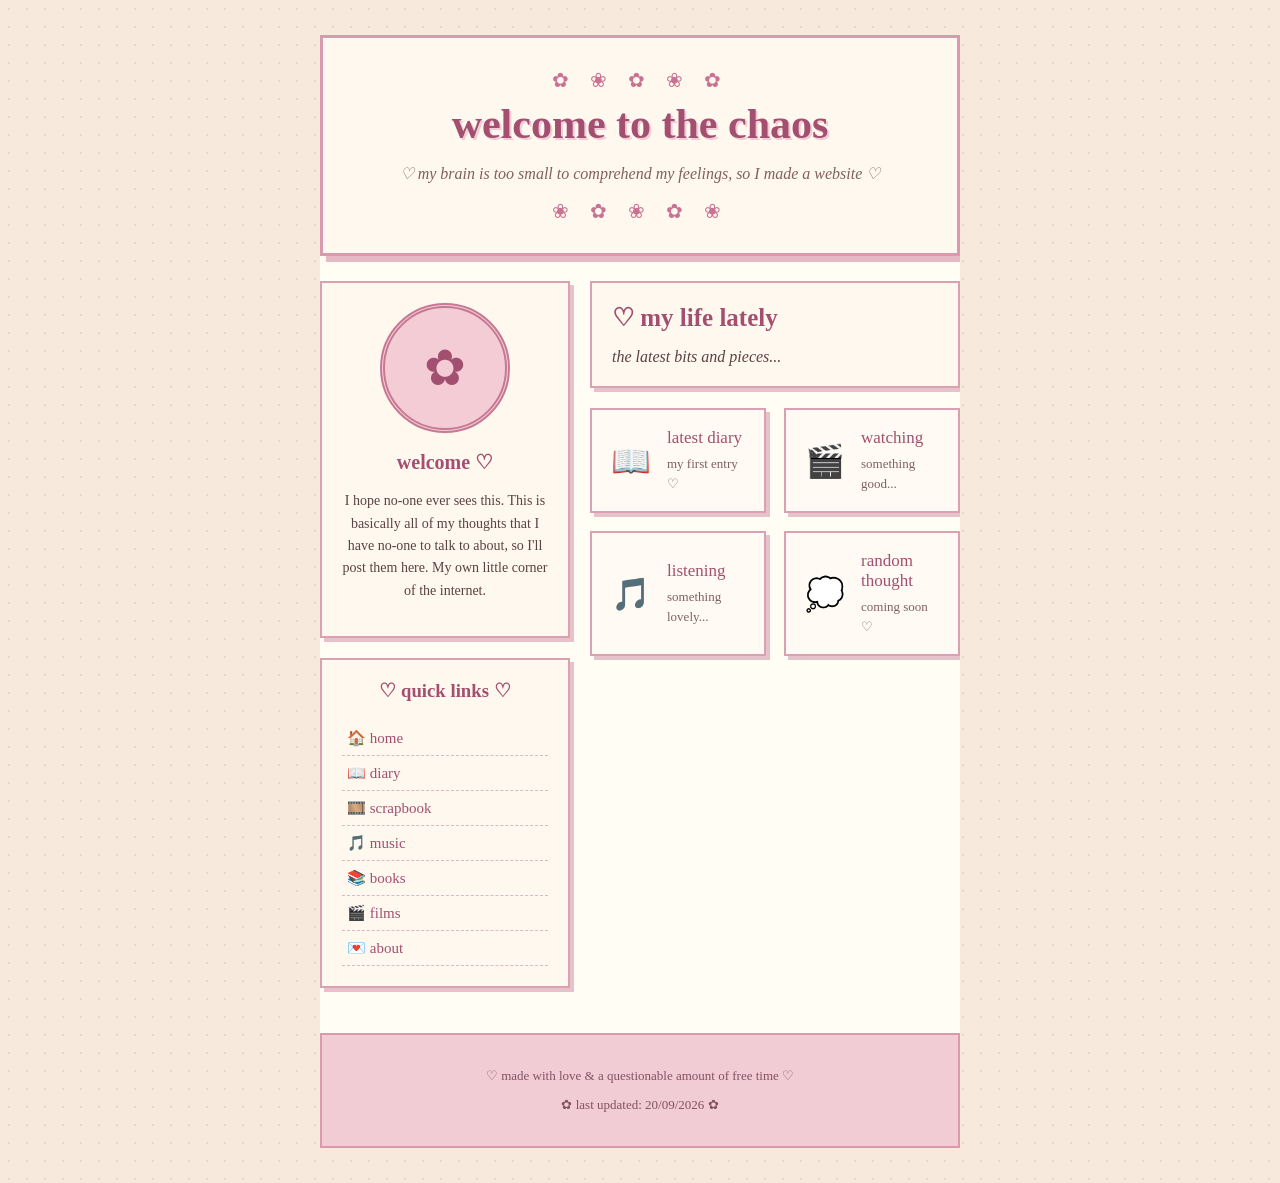
==== commit 1398a7ad: "Update index.html" ====
--- a/index.html
+++ b/index.html
@@ -67,7 +67,7 @@
 
                     <a href="index.html">🏠 home</a>
                     <a href="diary.html">📖 diary</a>
-                    <a href="videos.html">🎞️ videos</a>
+                    <a href="scrapbook.html">🎞️ scrapbook</a>
                     <a href="music.html">🎵 music</a>
                     <a href="books.html">📚 books</a>
                     <a href="films.html">🎬 films</a>
--- a/style.css
+++ b/style.css
@@ -84,11 +84,19 @@
 
 .layout {
     display: grid;
-    grid-template-columns: 270px 1fr;
-    gap: 25px;
+    grid-template-columns: 250px minmax(0, 1fr);
+    gap: 20px;
 
     margin-top: 25px;
-}
+
+    width: 100%;
+    max-width: 100%;
+}
+.feed {
+    min-width: 0;
+    width: 100%;
+}
+
 
 
 /* =========================
@@ -877,3 +885,95 @@
     }
 
 }
+
+/* =========================
+   SCRAPBOOK
+   ========================= */
+
+.scrapbook-photo {
+    width: 70%;
+    height: 300px;
+
+    margin: 70px auto 20px;
+
+    background: #f3e5dc;
+
+    border: 6px solid #fffaf3;
+
+    box-shadow:
+        2px 3px 8px rgba(80, 40, 50, 0.18);
+
+    display: flex;
+    align-items: center;
+    justify-content: center;
+
+    transform: rotate(-2deg);
+}
+
+.scrapbook-photo-right {
+    transform: rotate(2deg);
+}
+
+.photo-placeholder {
+    color: #a56b80;
+
+    font-family:
+        "Segoe Print",
+        "Bradley Hand",
+        "Comic Sans MS",
+        cursive;
+
+    font-size: 15px;
+
+    text-align: center;
+}
+
+.scrapbook-caption {
+    width: 70%;
+
+    margin: 0 auto;
+
+    text-align: left;
+
+    color: #654b55;
+
+    font-family:
+        "Segoe Print",
+        "Bradley Hand",
+        "Comic Sans MS",
+        cursive;
+}
+
+.scrapbook-caption small {
+    color: #a56b80;
+
+    font-size: 12px;
+}
+
+.scrapbook-caption p {
+    margin-top: 6px;
+
+    font-size: 15px;
+
+    line-height: 1.5;
+}
+
+
+/* =========================
+   MOBILE SCRAPBOOK
+   ========================= */
+
+@media (max-width: 700px) {
+
+    .scrapbook-photo {
+        width: 75%;
+        height: 220px;
+
+        margin-top: 55px;
+    }
+
+    .scrapbook-caption {
+        width: 75%;
+    }
+
+}
